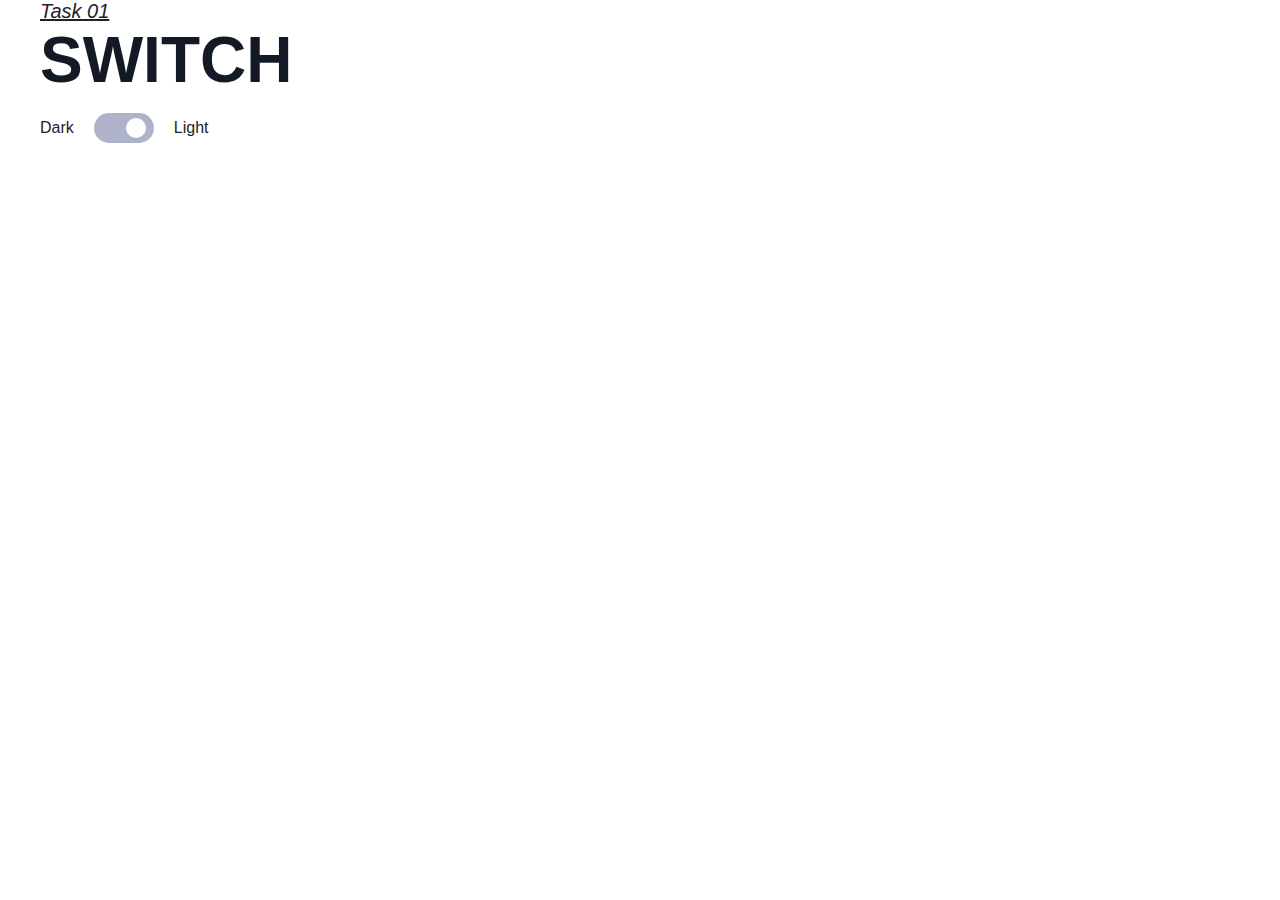
==== lesson-5.html @ bb6e63d1 "alex" ====
<!DOCTYPE html>
<html lang="en">
  <head>
    <meta charset="UTF-8" />
    <meta name="viewport" content="width=device-width, initial-scale=1.0" />
    <title>Document</title>
    <link rel="stylesheet" href="./css/switch.css" />
  </head>
  <body class="light">
    <section>
      <div class="container">
        <p class="task-title">Task 01</p>
        <h2>Switch</h2>
        <div class="toggle-switch">
          <p>Dark</p>
          <span>
            <label class="switch">
              <input id="theme-switch" type="checkbox" />
              <span class="slider round"></span>
            </label>
          </span>
          <p>Light</p>
        </div>
      </div>
    </section>
    <script type="module" src="./js/lesson-5.js"></script>
  </body>
</html>
---- css/switch.css ----
:root {
  --primary: #d81e5b;
  --secondary: #8a4fff;
  --grey: #aaa;
  --light: #eee;
  --dark: #131a26;
  --toggle-light: hsl(230, 22%, 74%);
  --toggle-dark: linear gradient hsl(210, 78%, 56%) to hsl(146, 68%, 55%);
}

* {
  margin: 0;
  box-sizing: border-box;

  font-family: "Fira sans", sans-serif;
}

body {
  background: var(--main-background);
  color: var(--main-font);
}

h1,
h2 {
  color: var(--dark);
  font-size: 4rem;
  text-transform: uppercase;
  margin-bottom: 1rem;
}

.task-title {
  font-size: 20px;
  font-style: italic;
  font-weight: 500;
  text-decoration: underline;
}

.container {
  width: 1440px;
  margin: 0 auto;
  padding: 0px 40px;
}

.module-title {
  text-align: center;
}

.switch {
  position: relative;
  display: inline-block;
  width: 60px;
  height: 30px;
}

/* Hide default html checkbox */
.switch input {
  opacity: 0;
}

/* The slider */
.slider {
  position: absolute;
  cursor: pointer;
  top: 0;
  left: 0;
  right: 0;
  bottom: 0;
  background-color: var(--toggle-light);
  transition: 0.4s;
}

.slider:before {
  position: absolute;
  content: "";
  height: 20px;
  width: 20px;
  left: 32px;
  bottom: 5px;
  background-color: #fff;
  transition: 0.4s;
}

input:checked + .slider {
  background: linear-gradient(90grad, hsl(210, 78%, 56%), hsl(146, 68%, 55%));
}

input:checked + .slider:before {
  transform: translateX(-24px);
}
.slider,
.round {
  border-radius: 34px;
}

.round::before {
  border-radius: 50%;
}

input:checked + .round::before {
  background-color: hsl(230, 17%, 14%);
}
/* /THEME/ */
.dark {
  --main-background: hsl(230, 17%, 14%);
  --main-font: white;
}

.light {
  --main-background: white;
  --main-font: hsl(230, 17%, 14%);
}

.toggle-switch {
  display: flex;
  gap: 20px;
  align-items: center;
}
body.dark h2 {
  color: white;
}
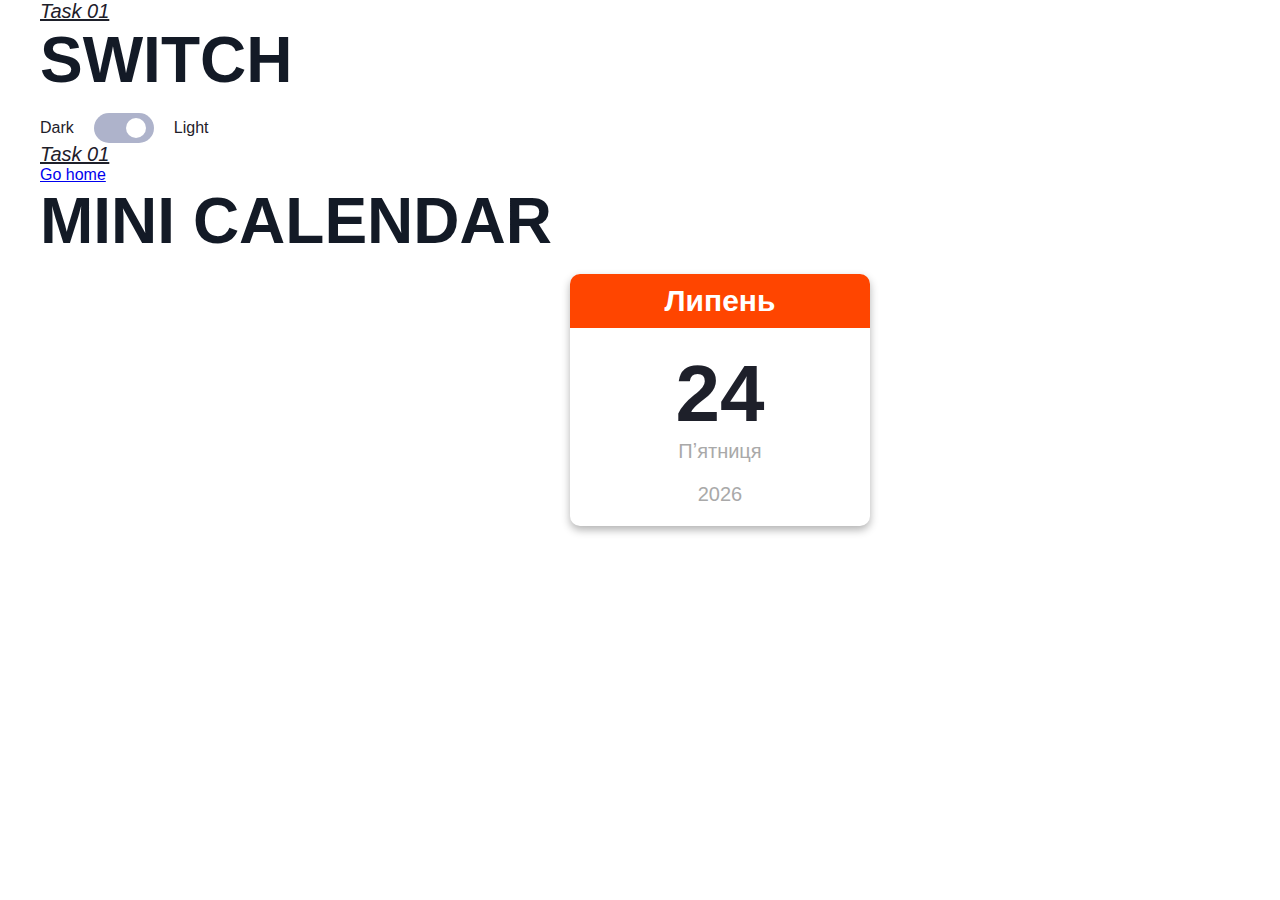
==== commit 51469750: "lesson-5" ====
--- a/lesson-5.html
+++ b/lesson-5.html
@@ -5,6 +5,7 @@
     <meta name="viewport" content="width=device-width, initial-scale=1.0" />
     <title>Document</title>
     <link rel="stylesheet" href="./css/switch.css" />
+    <link rel="stylesheet" href="./css/calendar.css" />
   </head>
   <body class="light">
     <section>
@@ -23,6 +24,22 @@
         </div>
       </div>
     </section>
+    <section>
+      <div class="container">
+        <p class="task-title">Task 01</p>
+
+        <a href="../index.html">Go home</a>
+
+        <h1>Mini Calendar</h1>
+
+        <div class="calendar-container js-container">
+          <p class="month-name js-month">April</p>
+          <p class="day-number js-day-number">20</p>
+          <p class="day-name js-day">Friday</p>
+          <p class="year js-year">2023</p>
+        </div>
+      </div>
+    </section>
     <script type="module" src="./js/lesson-5.js"></script>
   </body>
 </html>
--- a/css/calendar.css
+++ b/css/calendar.css
@@ -0,0 +1,158 @@
+.number-container {
+  display: flex;
+  flex-wrap: wrap;
+  gap: 30px;
+}
+
+.number {
+  width: 50px;
+  height: 50px;
+  display: flex;
+  justify-content: center;
+  align-items: center;
+  font-weight: 700;
+  font-size: 18px;
+}
+
+.even {
+  background-color: #8bc34a;
+}
+
+.odd {
+  background-color: #ffed3b;
+}
+
+.input-wrapper {
+  display: flex;
+  align-items: center;
+  justify-content: center;
+  margin-top: 30px;
+  margin-bottom: 30px;
+}
+
+.number-input {
+  max-width: 360px;
+  height: 40px;
+  border-radius: 6px;
+  display: block;
+  margin-right: 20px;
+  border: 1px solid #5e5e5e;
+  padding-left: 15px;
+}
+
+.number-btn {
+  border: none;
+  cursor: pointer;
+  background-color: blue;
+  height: 40px;
+  border-radius: 6px;
+  color: white;
+  min-width: 120px;
+}
+
+.film-list {
+  list-style: none;
+  display: flex;
+  flex-wrap: wrap;
+  gap: 50px;
+}
+
+img {
+  display: block;
+  width: 100%;
+  height: 100%;
+  object-fit: cover;
+}
+
+.container {
+  width: 1440px;
+  margin: 0 auto;
+  padding: 0 40px;
+}
+
+.accordion-list {
+  display: flex;
+  flex-direction: column;
+  gap: 15px;
+  list-style: none;
+}
+
+.accordion-list-item {
+  position: relative;
+  transition: all 500ms linear;
+}
+
+.accordion {
+  background-color: #eee;
+  color: #444;
+  cursor: pointer;
+  padding: 18px;
+  width: 100%;
+  text-align: left;
+  border: none;
+  outline: none;
+  transition: 0.4s;
+}
+
+.panel {
+  background-color: #fff;
+  display: none;
+  padding: 20px;
+  overflow: hidden;
+}
+
+.active,
+.accordion:hover {
+  background-color: #ccc;
+}
+
+.panel.active {
+  display: block;
+}
+
+.modal {
+  background-color: #fff;
+  min-height: 200px;
+  max-width: 400px;
+  border-radius: 6px;
+  padding: 40px;
+}
+
+.calendar-container {
+  background-color: white;
+  width: 300px;
+  text-align: center;
+  border-radius: 10px;
+  box-shadow: 0 4px 8px rgba(0, 0, 0, 0.3);
+  overflow: hidden;
+  margin: 0 auto;
+}
+
+.month-name {
+  text-transform: capitalize;
+  margin: 0;
+  background-color: orangered;
+  color: white;
+  padding: 10px;
+  font-size: 30px;
+  font-weight: bold;
+  margin-bottom: 20px;
+}
+
+.day-name {
+  text-transform: capitalize;
+  font-size: 20px;
+  color: darkgray;
+}
+.day-number {
+  font-size: 80px;
+  margin: 0;
+  font-weight: bold;
+}
+
+.year {
+  margin: 20px 0;
+  font-size: 20px;
+  color: darkgray;
+  font-weight: 500;
+}
